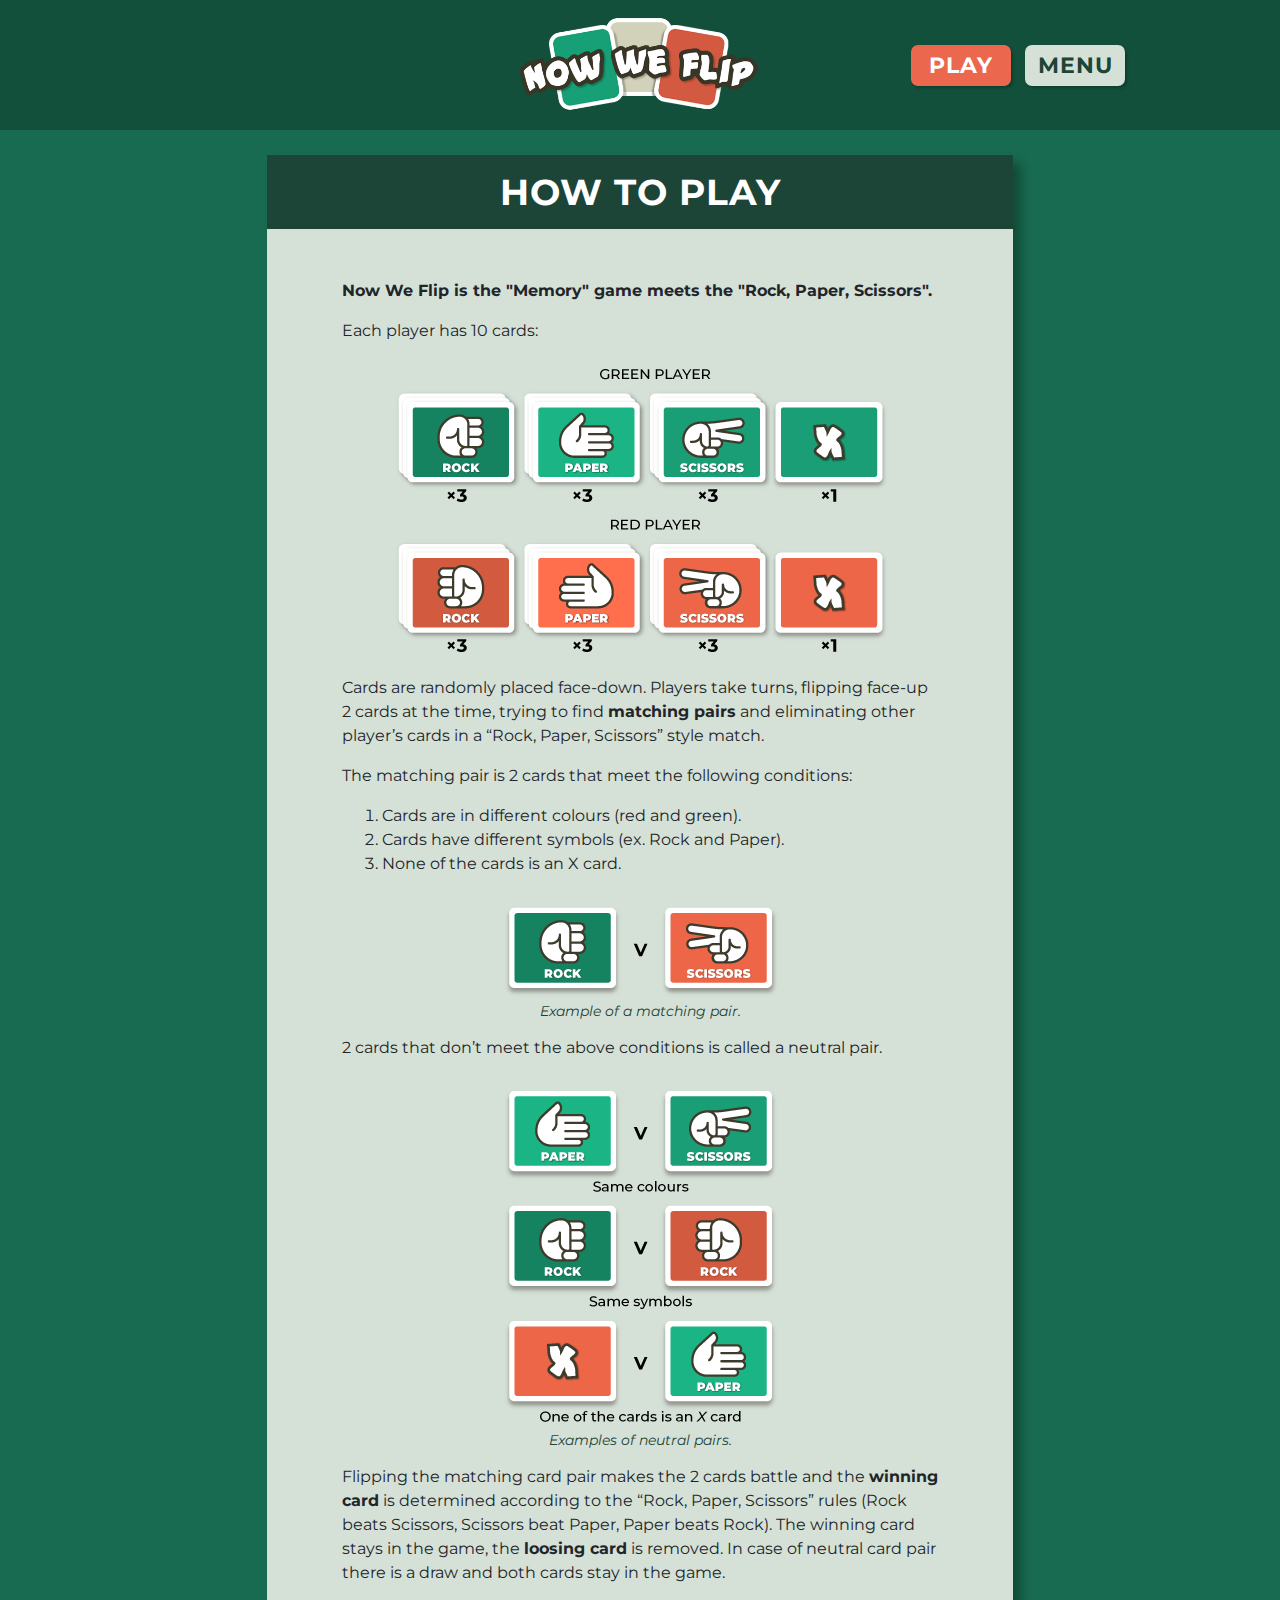
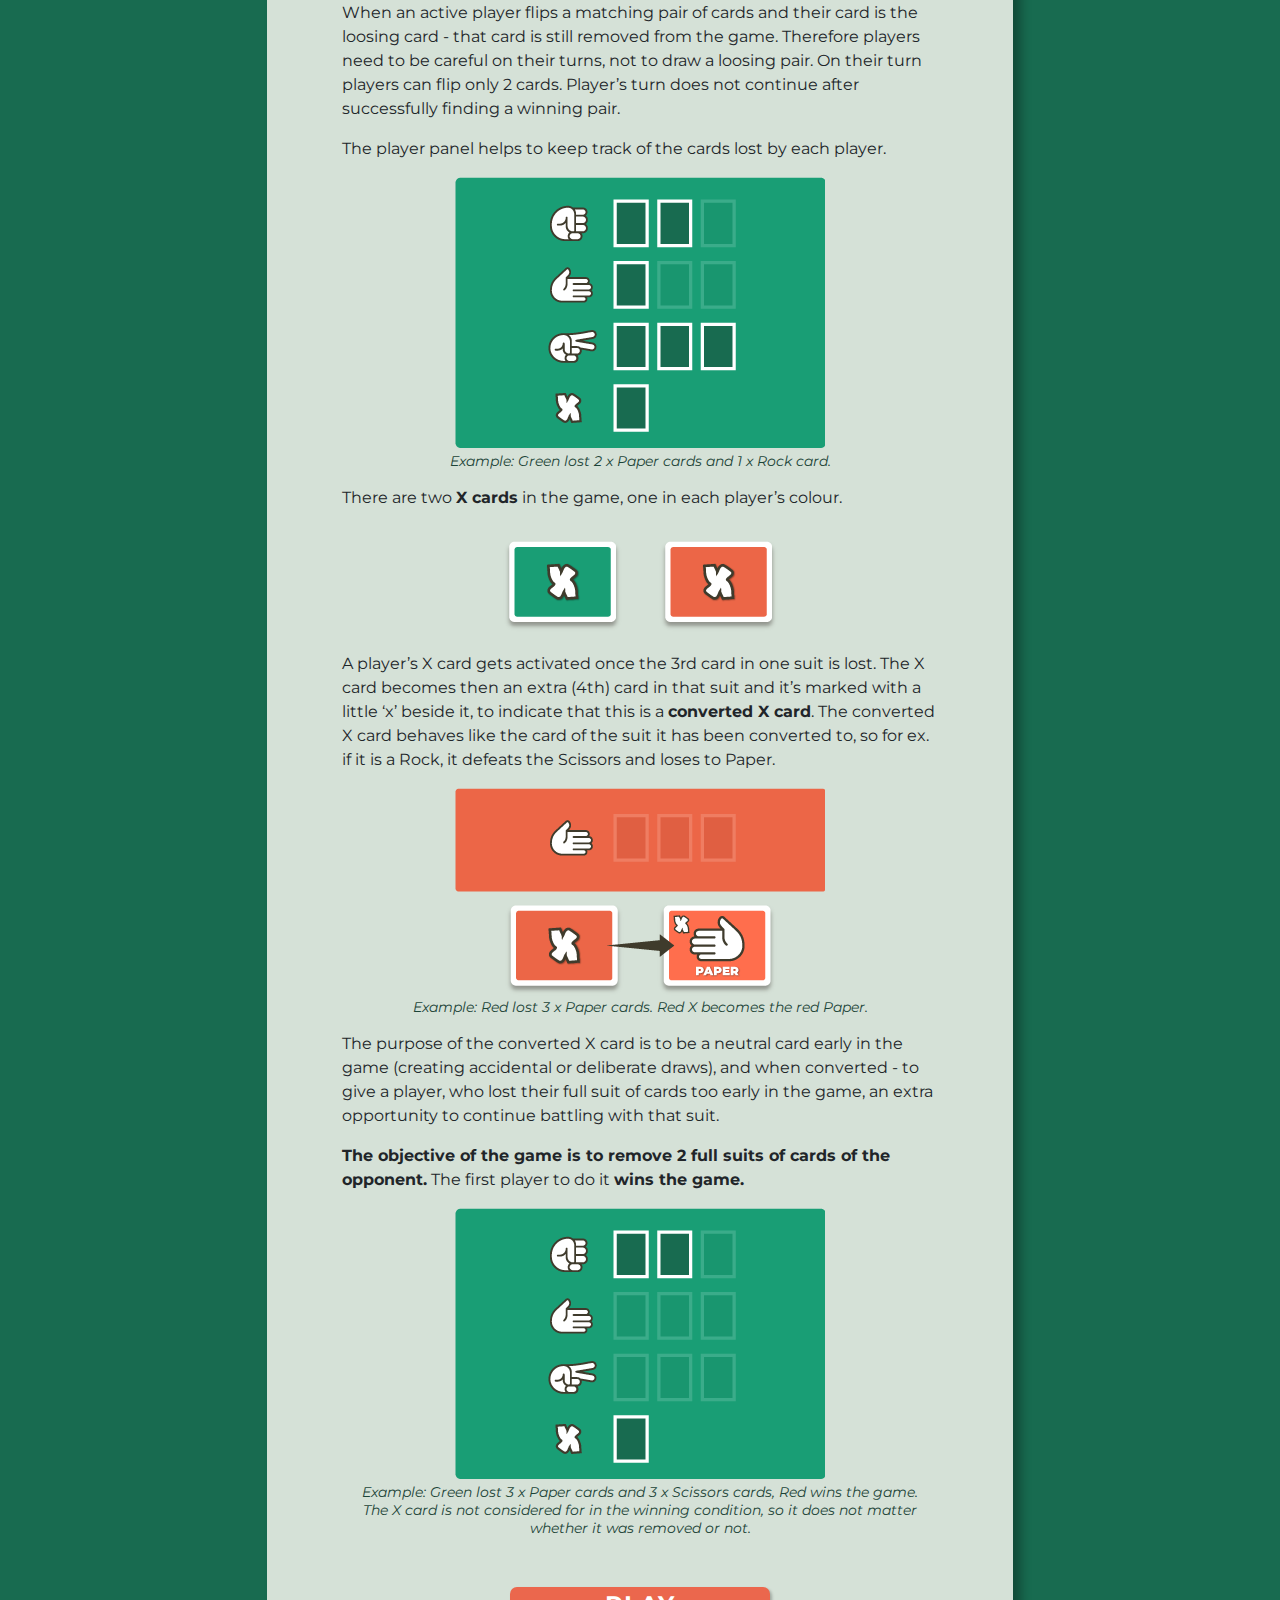
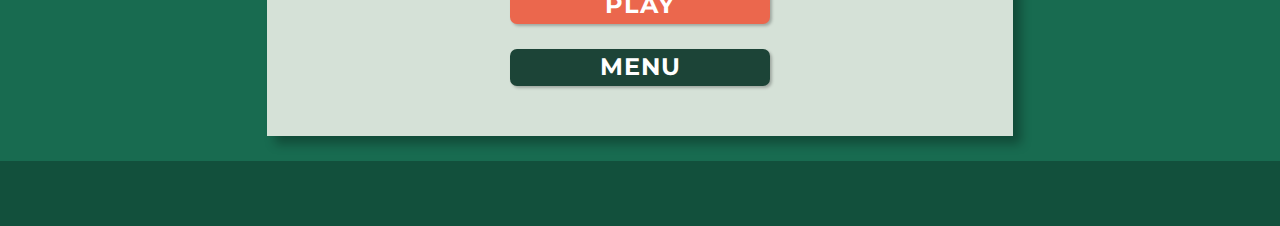
==== howplay.html @ fed3fe5c "FEAT: Add details to Green Player panel" ====
<!DOCTYPE html>
<html lang="en">
<head>
<meta charset="UTF-8">
<meta name="viewport" content="width=device-width, initial-scale=1.0">
<meta http-equiv="X-UA-Compatible" content="ie=edge">
<meta name="Description" content="Enter your description here"/>
<link rel="stylesheet" href="https://cdnjs.cloudflare.com/ajax/libs/twitter-bootstrap/4.5.2/css/bootstrap.min.css">
<link rel="stylesheet" href="https://cdnjs.cloudflare.com/ajax/libs/font-awesome/5.15.0/css/all.min.css">
<link rel="stylesheet" href="assets/css/style.css">
<link rel="preconnect" href="https://fonts.gstatic.com">
<link href="https://fonts.googleapis.com/css2?family=Montserrat:ital,wght@0,400;0,500;0,700;0,800;1,400;1,500;1,700;1,800&display=swap" rel="stylesheet">
<title>Now We Flip game</title>
</head>
<body>
    <div class="background-how">
        <header>
            <div class="header-bar">
                <a href="index.html"><img class="logo-how" src="assets/images/now-we-flip-logo.png" alt="Now We Flip logo"></a>
            </div>
            <div class="menu-absolute">
                <a href="play.html" class="btn-header-play" >Play</a>
                <a href="index.html" class="btn-header-menu">Menu</a>
            </div>
            <div class="menu-absolute">
                <a href="play.html" class="btn-header-play-responsive" aria-label="Play the game"><i class="fas fa-play"></i></a>
                <a href="index.html" class="btn-header-menu-responsive" aria-label="Go back to menu"><i class="fas fa-bars"></i></a>
            </div>
        </header>
        <div class="row justify-content-center">
            <div class="col-11 col-sm-10 col-md-9 col-lg-8 col-xl-7 bgrd-vdarkgreen margin-top-twentyfive drop-shadow">
                <h2 class="heading-how">How to play</h2>
            </div>
        </div>
        <div class="row justify-content-center margin-bottom-twentyfive">
            <div class="col-11 col-sm-10 col-md-9 col-lg-8 col-xl-7 bgrd-beige howtoplay-content padding-top-fifty drop-shadow">
                <p><span class="text-bold">Now We Flip is the "Memory" game meets the "Rock, Paper, Scissors".</span></p>
                <p>Each player has 10 cards:</p>
                <img class="img-how-desktop" src="assets/images/each-player-cards-desktop.png" alt="Each player has 10 cards">
                <img class="img-how-mobile" src="assets/images/each-player-cards-mobile.png" alt="Each player has 10 cards">
                <p>Cards are randomly placed face-down.
                Players take turns, flipping face-up 2 cards at the time, trying to find <span class="text-bold">matching pairs</span> and eliminating other player’s cards in a “Rock, Paper, Scissors” style match.
                </p>
                <p>The matching pair is 2 cards that meet the following conditions:</p>
                <ol>
                    <li>Cards are in different colours (red and green).</li>
                    <li>Cards have different symbols (ex. Rock and Paper).</li>
                    <li>None of the cards is an X card.</li>
                </ol>
                <figure>
                    <img class="img-how-desktop" src="assets/images/matching-pair-desktop.png" alt="Example of a matching pair">
                    <img class="img-how-mobile" src="assets/images/matching-pair-mobile.png" alt="Example of a matching pair">
                    <figcaption>Example of a matching pair.</figcaption>
                </figure>
                <p>2 cards that don’t meet the above conditions is called a neutral pair.</p>
                <figure>
                    <img class="img-how-desktop" src="assets/images/neutral-pair-desktop.png" alt="Examples of neutral pairs">
                    <img class="img-how-mobile" src="assets/images/neutral-pair-mobile.png" alt="Examples of neutral pairs">
                    <figcaption>Examples of neutral pairs.</figcaption>
                </figure>
                <p>Flipping the matching card pair makes the 2 cards battle and the <span class="text-bold">winning card</span> is determined according to the “Rock, Paper, Scissors” rules (Rock beats Scissors, Scissors beat Paper, Paper beats Rock).
                The winning card stays in the game, the <span class="text-bold">loosing card</span> is removed. In case of neutral card pair there is a draw and both cards stay in the game.
                </p>
                <p>When an active player flips a matching pair of cards and their card is the loosing card - that card is still removed from the game.
                Therefore players need to be careful on their turns, not to draw a loosing pair.
                On their turn players can flip only 2 cards. Player’s turn does not continue after successfully finding a winning pair.
                </p>
                <p>The player panel helps to keep track of the cards lost by each player.</p>
                <figure>
                    <img class="img-how-desktop" src="assets/images/player-panel-desktop.png" alt="Player panel">
                    <img class="img-how-mobile" src="assets/images/player-panel-mobile.png" alt="Player panel">
                    <figcaption>Example: Green lost 2 x Paper cards and 1 x Rock card.</figcaption>
                </figure>
                <p>There are two <span class="text-bold">X cards</span> in the game, one in each player’s colour.</p>
                <figure>
                    <img class="img-how-desktop" src="assets/images/xcard-desktop.png" alt="X cards">
                    <img class="img-how-mobile" src="assets/images/xcard-mobile.png" alt="X cards">
                </figure>
                <p>A player’s X card gets activated once the 3rd card in one suit is lost.
                The X card becomes then an extra (4th) card in that suit and it’s marked with a little ‘x’ beside it, to indicate that this is a <span class="text-bold">converted X card</span>.
                The converted X card behaves like the card of the suit it has been converted to, so for ex. if it is a Rock, it defeats the Scissors and loses to Paper.
                </p>
                <figure>
                    <img class="img-how-desktop" src="assets/images/red-turnsx-desktop.png" alt="Red X becomes paper">
                    <img class="img-how-mobile" src="assets/images/red-turnsx-mobile.png" alt="Red X becomes paper">
                    <figcaption>Example: Red lost 3 x Paper cards. Red X becomes the red Paper.</figcaption>
                </figure>
                <p>The purpose of the converted X card is to be a neutral card early in the game (creating accidental or deliberate draws), and when converted - to give a player,
                    who lost their full suit of cards too early in the game, an extra opportunity to continue battling with that suit.
                </p>
                <p><span class="text-bold">The objective of the game is to remove 2 full suits of cards of the opponent.</span> The first player to do it <span class="text-bold">wins the game.</span></p>
                <figure>
                    <img class="img-how-desktop" src="assets/images/green-lost-desktop.png" alt="The player panel - green lost">
                    <img class="img-how-mobile" src="assets/images/green-lost-mobile.png" alt="The player panel - green lost">
                    <figcaption>Example: Green lost 3 x Paper cards and 3 x Scissors cards, Red wins the game. The X card is not considered for in the winning condition, so it does not matter whether it was removed or not.</figcaption>
                </figure>
                <a href="play.html" class="margin-top-fifty btn-main bgrd-red">Play</a>
                <a href="index.html" class="margin-top-twentyfive margin-bottom-fifty btn-main bgrd-vdarkgreen">Menu</a>
            </div>
        </div>
        <div class="footer-bar">
        </div>
    </div>

    <script src="https://cdnjs.cloudflare.com/ajax/libs/jquery/3.5.1/jquery.slim.min.js"></script>
    <script src="https://cdnjs.cloudflare.com/ajax/libs/popper.js/1.16.1/umd/popper.min.js"></script>
    <script src="https://cdnjs.cloudflare.com/ajax/libs/twitter-bootstrap/4.5.2/js/bootstrap.min.js"></script>
</body>
</html>
---- assets/css/style.css ----
/*
TABLE OF CONTENTS
    0. General Rules & Utility Classes
    1. Main page
    2. How to Play page
    3. Play page
    4. Media querries
*/

/* -------------------- 0. General Rules & Utility Classes -------------------- */

h1, h2, p, figcaption, span, a, li {
    font-family: Montserrat, sans-serif;
}

h1, h2 {
    font-weight: 700;
    font-size: 2.25rem;
    color: white;
    text-transform: uppercase;
    text-align: center;
    line-height: 2.75rem;
    letter-spacing: 1px;
    margin-bottom: 0px;
}

figcaption {
    font-style: italic;
    font-size: .875rem;
    text-align: center;
    color: #1c4437;
    line-height: 1.125rem;
    max-width: 575px;
    margin: auto;
}

.text-bold {
    font-weight: 700;
}

.color-vdarkgreen {
    color: #186b50;
}

.color-white {
    color: #fff;
}

.bgrd-beige {
    background-color: #d5e1d7;
}

.bgrd-green {
    background-color: #249e76;
}

.bgrd-lightgreen {
    background-color: #8ed1aa;
}

.bgrd-vdarkgreen {
    background-color: #1c4437;
}

.bgrd-red {
    background-color: #eb674d;
}

.bgrd-beigegray {
    background-color: #676d5f;
}

.margin-top-twentyfive {
    margin-top: 25px;
}

.margin-top-fifty {
    margin-top: 50px;
}

.margin-top-seventyfive {
    margin-top: 75px;
}

.margin-top-hundred {
    margin-top: 100px;
}

.margin-bottom-twentyfive {
    margin-bottom: 25px;
}

.margin-bottom-fifty {
    margin-bottom: 50px;
}

.margin-bottom-hundred {
    margin-bottom: 100px;
}

.padding-top-twentyfive {
    padding-top: 25px;
}

.padding-top-fifty {
    padding-top: 50px;
}

a {
    font-weight: 700;
    font-style: normal;
    text-transform: uppercase;
    letter-spacing: 1px;
    border-radius: 7px;
    box-shadow: 2px 2px 3px rgba(0,0,0,0.25);
    text-align: center;
    text-decoration: none;
    margin: auto;
}

a:hover {
    text-decoration: none;
}

.menu-absolute {
    position: absolute;
    top: 45px;
    right: 150px;
}

.btn-header-menu {
    font-size: 1.375rem;
    padding: 4px 12px;
    width: 100px;
    transition: 0.3s;
    color: #1c4437;
    background-color: #d5e1d7;
    display: inline-block;
    margin: 0px 5px;
}

a.btn-header-menu:hover {
    box-shadow: 10px 10px 11px rgba(0,0,0,0.4);
    color: #1c4437;
}

.btn-header-play {
    font-size: 1.375rem;
    padding: 4px 12px;
    width: 100px;
    transition: 0.3s;
    color: #fff;
    background-color: #eb674d;
    display: inline-block;
    margin: 0px 5px;
}

a.btn-header-play:hover {
    box-shadow: 10px 10px 11px rgba(0,0,0,0.4);
    color: #fff;
}

.btn-header-menu-responsive {
    font-size: 1rem;
    padding: 3px 5px;
    width: 30px;
    transition: 0.3s;
    color: #1c4437;
    background-color: #d5e1d7;
    display: inline-block;
    margin: 0px 3px;
}

.btn-header-play-responsive {
    font-size: 1rem;
    padding: 3px 5px;
    width: 30px;
    transition: 0.3s;
    color: #fff;
    background-color: #eb674d;
    display: inline-block;
    margin: 0px 3px;
}

.btn-header-menu-responsive, .btn-header-play-responsive {
    display: none;
}

.row {
    margin-left: 0px;
    margin-right: 0px;
}

.drop-shadow {
    box-shadow: 8px 8px 10px rgba(0,0,0,0.3);
}

.header-bar, .footer-bar {
    background-color: rgba(0,0,0,0.25);
    width: 100%;
    margin: auto;
}

.footer-bar {
    height: 65px;
}

/* -------------------- 1. Main page -------------------- */

.logo-main {
    display: block;
    margin: auto;
    padding-top: 60px;
    padding-bottom: 40px;
}

.heading-main-small {
    font-size: 1.625rem;
    font-weight: 300;
    font-style: normal;
}

.background-main {
    background-color: #186b50;
    background-image: url(../images/background-main-halftone.png);
    background-repeat: repeat;
    background-position: center center;
    height: 100vh;
}

.btn-main {
    font-size: 1.5rem;
    width: 260px;
    color:white;
    transition: 0.3s;
    display: block;
    padding: .4rem .3rem;
}

a.btn-main:hover {
    width: 265px;
    color:white;
    box-shadow: 8px 8px 10px rgba(0,0,0,0.3);
}

/* -------------------- 2. How to Play page -------------------- */

.background-how {
    background-color: #186b50;
}

.logo-how {
    display: block;
    height: 130px;
    margin: auto;
}

.heading-how {
    padding: 15px 0px;
}

.howtoplay-content {
    padding-left: 75px;
    padding-right: 75px;
    line-height: 1.5rem;
}

.img-how-desktop {
    display: block;
    margin: auto;
}

.img-how-mobile {
    display: none;
    margin: auto;
}

/* -------------------- 3. Play page -------------------- */

.background-play {
    background-color: #186b50;
    background-image: url("../images/background-game-table.jpg");
    height: 100vh;
    background-position: center center;
}

.player-panel-background {
    background-color: rgba(255,255,255,0.15);
    min-height: 500px;
    box-shadow: 6px 6px 7px rgba(0,0,0,0.3);
    border-bottom-left-radius: 5px;
    border-bottom-right-radius: 5px;
}

.player-panel-green {
    background-color:#249e76;
    height: 40px;
    border-top-left-radius: 5px;
    border-top-right-radius: 5px;
}

.player-panel-red {
    background-color: #eb674d;
    height: 40px;
    border-top-left-radius: 5px;
    border-top-right-radius: 5px;
}

.card {
    width: 100%;
    height: auto;
    margin: 8px 0px;
    box-shadow: 6px 6px 7px rgba(0,0,0,0.3);
}

.padding-four {
    padding: 4px;
}

.player-panel-name {
    margin: 30px;
    padding: 8px 4px;
    background-color: rgba(0,0,0,0.25);
    color: #fff;
    text-transform: uppercase;
    font-weight: 700;
    font-size: 1.25rem;
    text-align: center;
    border-radius: 5px;
    border-bottom: 3px solid rgba(0,0,0,0.2);
    border-right: 3px solid rgba(0,0,0,0.2);
    line-height: 1.5rem;
}

.player-panel-cards {
    margin: 0px 30px;
}

/* -------------------- 4. Media Querries -------------------- */

@media screen and (max-width: 1200px) {
	.howtoplay-content {
        padding-left: 50px;
        padding-right: 50px;
    }
    .menu-absolute {
        right: 50px;
    }
    .btn-header-menu, .btn-header-play {
        font-size: 1rem;
        padding: 3px 9px;
        width: 70px;
        margin: 0px 3px;
    }  
}

@media screen and (max-width: 768px) {
	.img-how-desktop {
        display: none;
    }
    .img-how-mobile {
        display: block;
    }
    .btn-header-menu-responsive, .btn-header-play-responsive {
        display: inline-block;
    }
    .btn-header-menu, .btn-header-play {
        display: none;
    }
}

@media screen and (max-width: 576px) {
    .howtoplay-content {
        padding-left: 25px;
        padding-right: 25px;
    }
	.logo-main {
        width: 360px;
        padding-top: 40px;
        padding-bottom: 30px;
    }
    .logo-how {
        height: 100px;
    }
    h1, h2 {
        font-size: 1.5rem;
        line-height: 1.875rem;
    }
    .heading-main-small {
        font-size: 1.125rem;
    }
    .btn-how {
        margin-top: 30px;
    }
    .heading-how {
        padding: 8px 0px;
    }
    .menu-absolute {
        right: 30px;
    }
}

@media screen and (max-width: 400px) {
	.logo-main {
        width: 260px;
        padding-top: 20px;
        padding-bottom: 20px;
    }
     .logo-how {
        height: 65px;
    }
    .btn-main {
        font-size: 1.25rem;
        width: 240px;
    }

    a.btn-main:hover {
        width: 245px;
    }
    .btn-how {
        font-size: 1rem;
        width: 70px;
        transition: 0.3s;
        display: block;
        margin-top: 20px;
        color: #186b50;
    }
    a.btn-how:hover {
        font-size: 1.125rem;
        width: 75px;
        box-shadow: 8px 8px 10px rgba(0,0,0,0.3);
        color: #186b50;
    }
    .menu-absolute {
        right: 10px;
        top: 19px;
    }
}
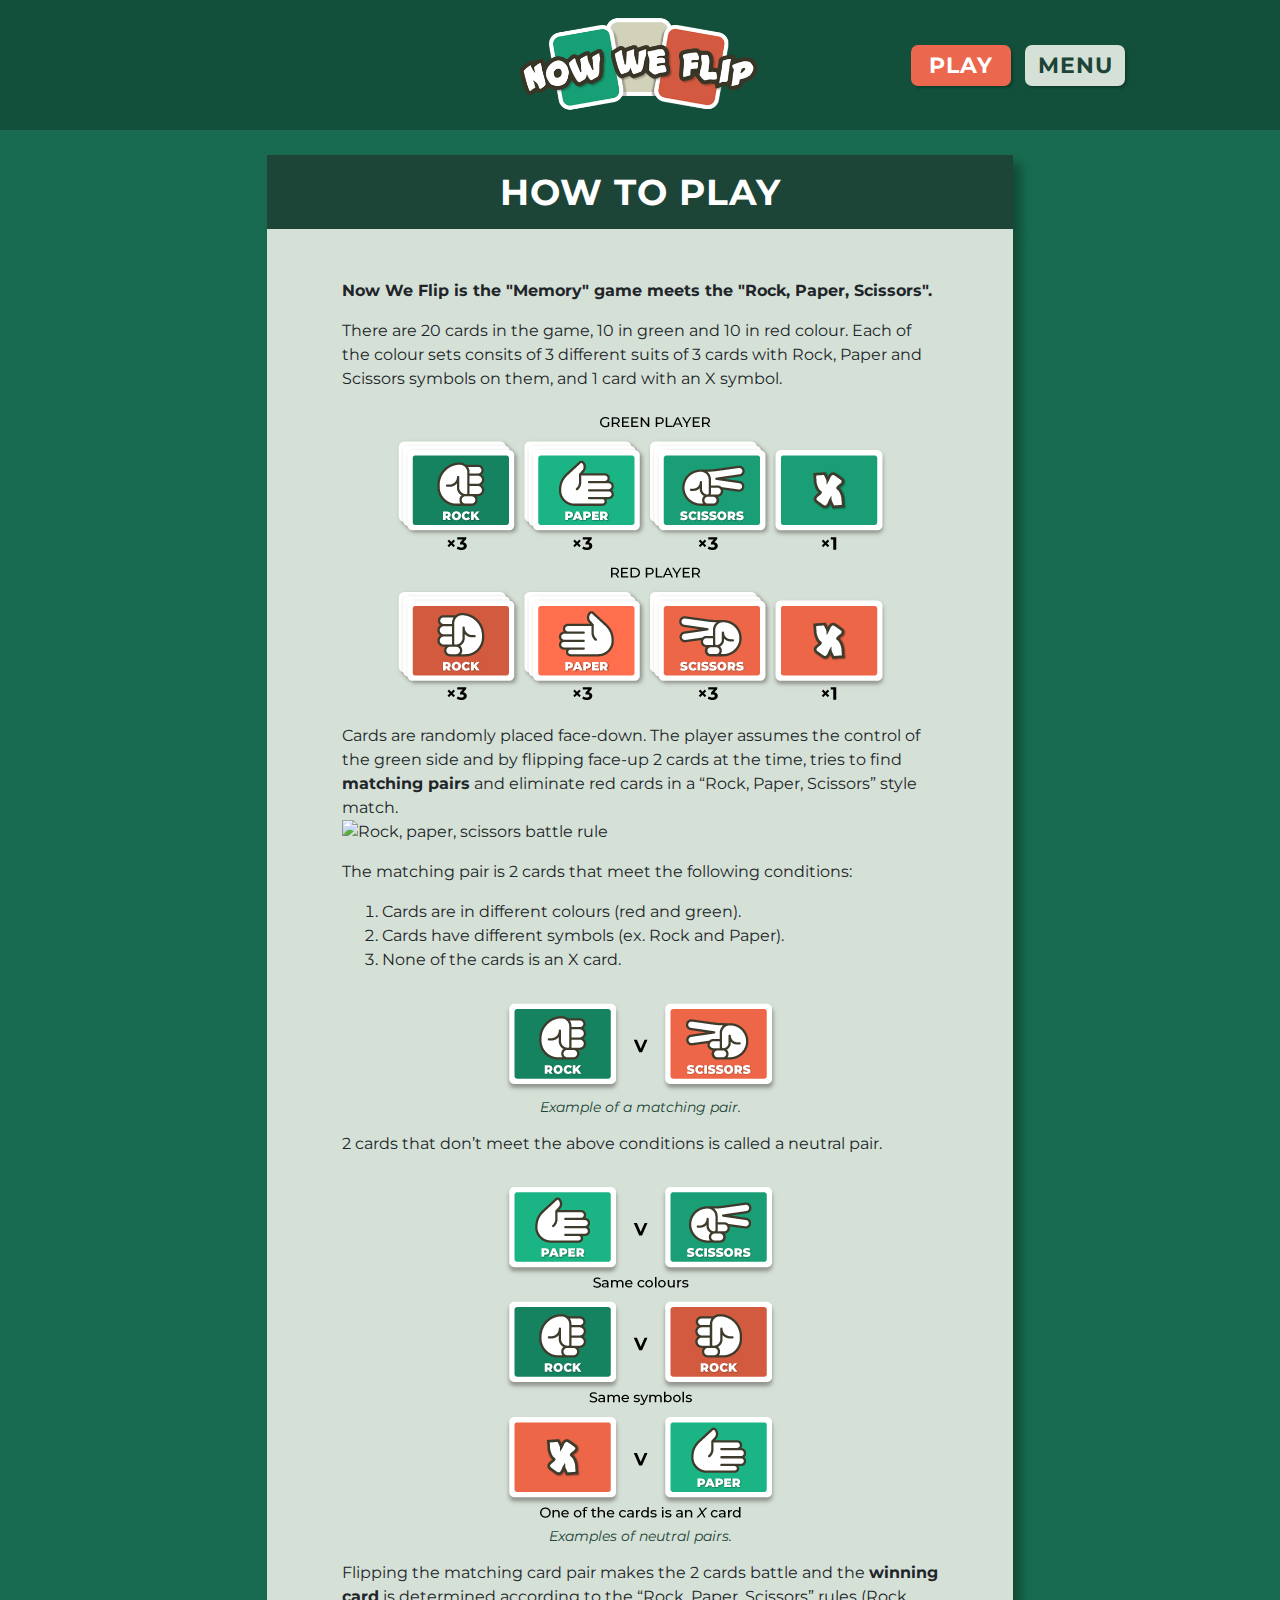
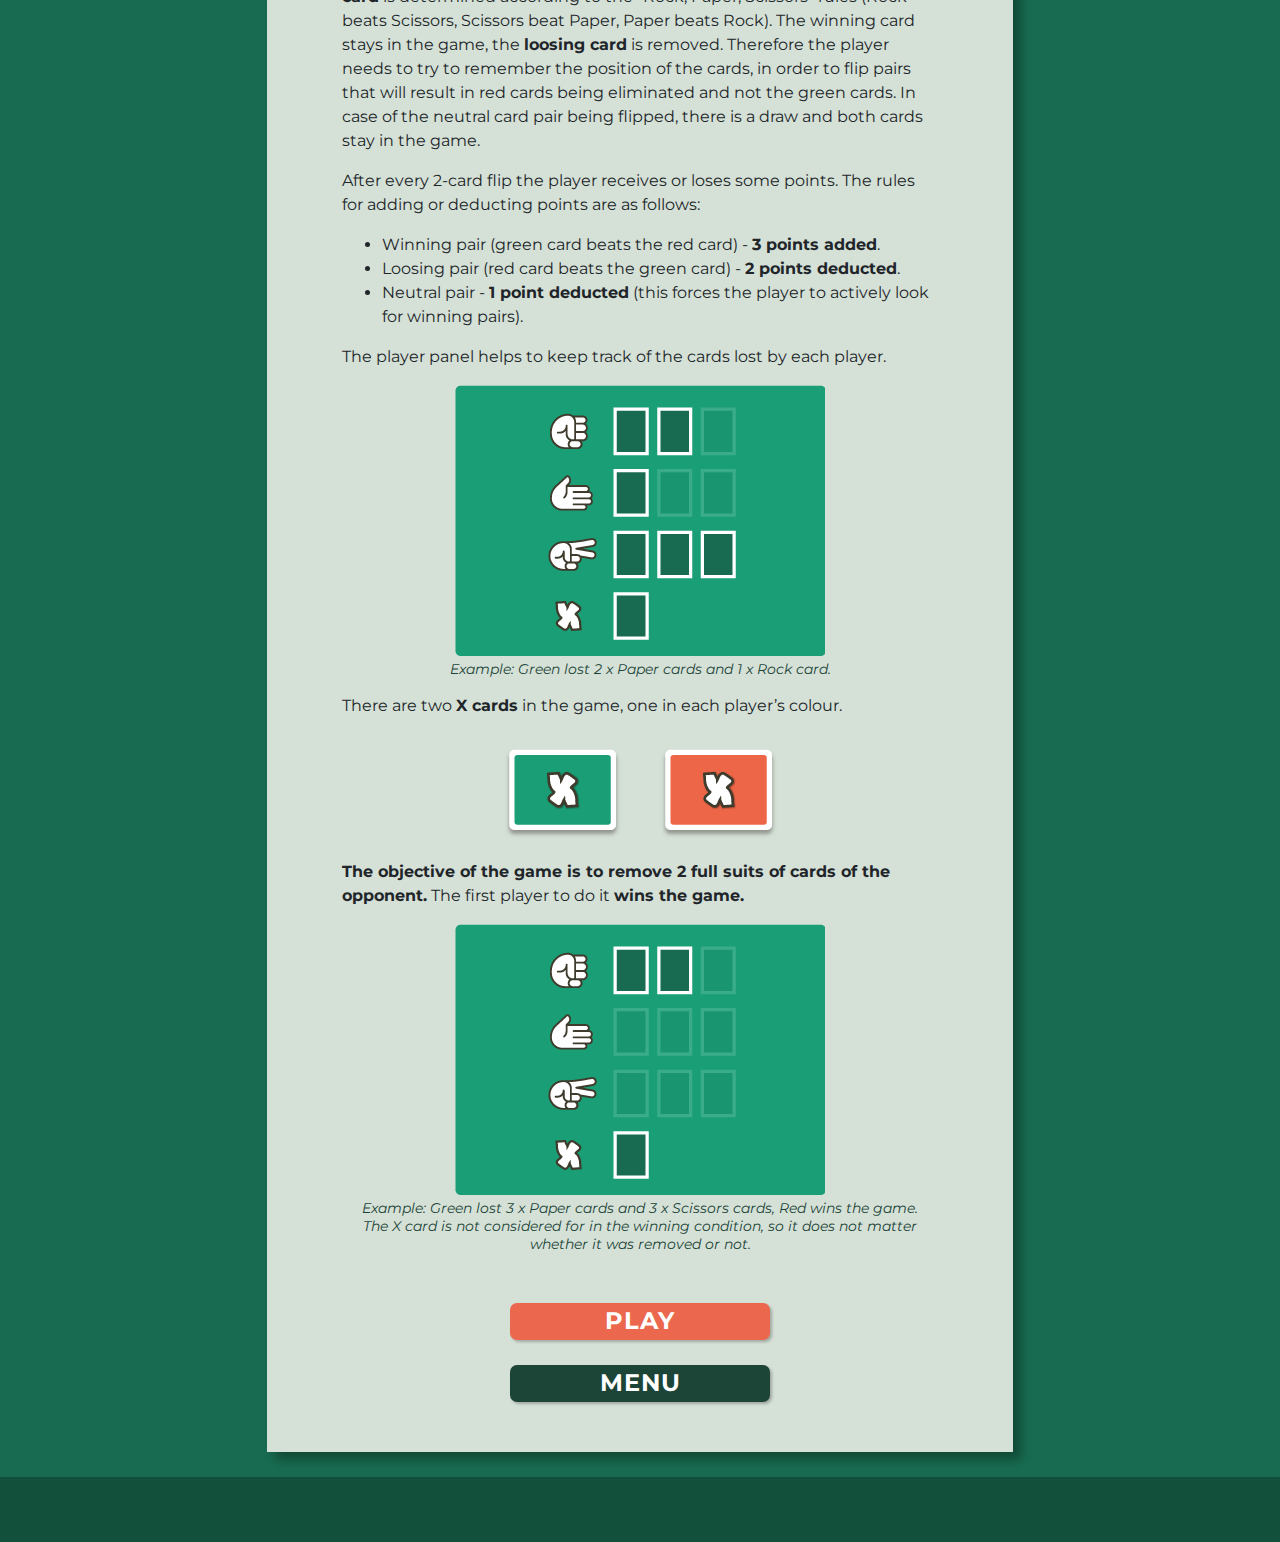
==== commit e306954e: "FEAT: Modify the How to play page content" ====
--- a/howplay.html
+++ b/howplay.html
@@ -1,19 +1,22 @@
 <!DOCTYPE html>
 <html lang="en">
 <head>
-<meta charset="UTF-8">
-<meta name="viewport" content="width=device-width, initial-scale=1.0">
-<meta http-equiv="X-UA-Compatible" content="ie=edge">
-<meta name="Description" content="Enter your description here"/>
-<link rel="stylesheet" href="https://cdnjs.cloudflare.com/ajax/libs/twitter-bootstrap/4.5.2/css/bootstrap.min.css">
-<link rel="stylesheet" href="https://cdnjs.cloudflare.com/ajax/libs/font-awesome/5.15.0/css/all.min.css">
-<link rel="stylesheet" href="assets/css/style.css">
-<link rel="preconnect" href="https://fonts.gstatic.com">
-<link href="https://fonts.googleapis.com/css2?family=Montserrat:ital,wght@0,400;0,500;0,700;0,800;1,400;1,500;1,700;1,800&display=swap" rel="stylesheet">
-<title>Now We Flip game</title>
+    <meta charset="UTF-8">
+    <meta name="viewport" content="width=device-width, initial-scale=1.0">
+    <meta http-equiv="X-UA-Compatible" content="ie=edge">
+    <meta name="Description" content="Enter your description here"/>
+    <link rel="stylesheet" href="https://cdnjs.cloudflare.com/ajax/libs/twitter-bootstrap/4.5.2/css/bootstrap.min.css">
+    <link rel="stylesheet" href="https://cdnjs.cloudflare.com/ajax/libs/font-awesome/5.15.0/css/all.min.css">
+    <link rel="stylesheet" href="assets/css/style.css">
+    <link rel="preconnect" href="https://fonts.gstatic.com">
+    <link href="https://fonts.googleapis.com/css2?family=Montserrat:ital,wght@0,400;0,500;0,700;0,800;1,400;1,500;1,700;1,800&display=swap" rel="stylesheet">
+    <title>Now We Flip game</title>
+    <link rel="shortcut icon" type="image/png" href="assets/images/favicon.ico"/>
 </head>
 <body>
     <div class="background-how">
+
+        <!-- HEADER starts here-->
         <header>
             <div class="header-bar">
                 <a href="index.html"><img class="logo-how" src="assets/images/now-we-flip-logo.png" alt="Now We Flip logo"></a>
@@ -27,6 +30,9 @@
                 <a href="index.html" class="btn-header-menu-responsive" aria-label="Go back to menu"><i class="fas fa-bars"></i></a>
             </div>
         </header>
+        <!-- HEADER ends here-->
+
+        <!-- HOW TO PLAY starts here-->
         <div class="row justify-content-center">
             <div class="col-11 col-sm-10 col-md-9 col-lg-8 col-xl-7 bgrd-vdarkgreen margin-top-twentyfive drop-shadow">
                 <h2 class="heading-how">How to play</h2>
@@ -35,11 +41,13 @@
         <div class="row justify-content-center margin-bottom-twentyfive">
             <div class="col-11 col-sm-10 col-md-9 col-lg-8 col-xl-7 bgrd-beige howtoplay-content padding-top-fifty drop-shadow">
                 <p><span class="text-bold">Now We Flip is the "Memory" game meets the "Rock, Paper, Scissors".</span></p>
-                <p>Each player has 10 cards:</p>
+                <p>There are 20 cards in the game, 10 in green and 10 in red colour. Each of the colour sets consits of 3 different suits of 3 cards with Rock, Paper and Scissors symbols on them, and 1 card with an X symbol.  </p>
                 <img class="img-how-desktop" src="assets/images/each-player-cards-desktop.png" alt="Each player has 10 cards">
                 <img class="img-how-mobile" src="assets/images/each-player-cards-mobile.png" alt="Each player has 10 cards">
                 <p>Cards are randomly placed face-down.
-                Players take turns, flipping face-up 2 cards at the time, trying to find <span class="text-bold">matching pairs</span> and eliminating other player’s cards in a “Rock, Paper, Scissors” style match.
+                The player assumes the control of the green side and by flipping face-up 2 cards at the time, tries to find <span class="text-bold">matching pairs</span> and eliminate red cards in a “Rock, Paper, Scissors” style match.
+                <img class="img-how-desktop" src="assets/images/rps-rules-desktop.png" alt="Rock, paper, scissors battle rule">
+                <img class="img-how-mobile" src="assets/images/rps-rules-cards-mobile.png" alt="Rock, paper, scissors battle rule">
                 </p>
                 <p>The matching pair is 2 cards that meet the following conditions:</p>
                 <ol>
@@ -59,12 +67,18 @@
                     <figcaption>Examples of neutral pairs.</figcaption>
                 </figure>
                 <p>Flipping the matching card pair makes the 2 cards battle and the <span class="text-bold">winning card</span> is determined according to the “Rock, Paper, Scissors” rules (Rock beats Scissors, Scissors beat Paper, Paper beats Rock).
-                The winning card stays in the game, the <span class="text-bold">loosing card</span> is removed. In case of neutral card pair there is a draw and both cards stay in the game.
+                The winning card stays in the game, the <span class="text-bold">loosing card</span> is removed.
+                Therefore the player needs to try to remember the position of the cards, in order to flip pairs that will result in red cards being eliminated and not the green cards.
+                In case of the neutral card pair being flipped, there is a draw and both cards stay in the game.
                 </p>
-                <p>When an active player flips a matching pair of cards and their card is the loosing card - that card is still removed from the game.
-                Therefore players need to be careful on their turns, not to draw a loosing pair.
-                On their turn players can flip only 2 cards. Player’s turn does not continue after successfully finding a winning pair.
-                </p>
+
+                <p>After every 2-card flip the player receives or loses some points. The rules for adding or deducting points are as follows:</p>
+                <ul>
+                    <li>Winning pair (green card beats the red card) - <span class="text-bold">3 points added</span>. </li>
+                    <li>Loosing pair (red card beats the green card) - <span class="text-bold">2 points deducted</span>.</li>
+                    <li>Neutral pair - <span class="text-bold">1 point deducted</span> (this forces the player to actively look for winning pairs).</li>
+                </ul>
+
                 <p>The player panel helps to keep track of the cards lost by each player.</p>
                 <figure>
                     <img class="img-how-desktop" src="assets/images/player-panel-desktop.png" alt="Player panel">
@@ -76,18 +90,6 @@
                     <img class="img-how-desktop" src="assets/images/xcard-desktop.png" alt="X cards">
                     <img class="img-how-mobile" src="assets/images/xcard-mobile.png" alt="X cards">
                 </figure>
-                <p>A player’s X card gets activated once the 3rd card in one suit is lost.
-                The X card becomes then an extra (4th) card in that suit and it’s marked with a little ‘x’ beside it, to indicate that this is a <span class="text-bold">converted X card</span>.
-                The converted X card behaves like the card of the suit it has been converted to, so for ex. if it is a Rock, it defeats the Scissors and loses to Paper.
-                </p>
-                <figure>
-                    <img class="img-how-desktop" src="assets/images/red-turnsx-desktop.png" alt="Red X becomes paper">
-                    <img class="img-how-mobile" src="assets/images/red-turnsx-mobile.png" alt="Red X becomes paper">
-                    <figcaption>Example: Red lost 3 x Paper cards. Red X becomes the red Paper.</figcaption>
-                </figure>
-                <p>The purpose of the converted X card is to be a neutral card early in the game (creating accidental or deliberate draws), and when converted - to give a player,
-                    who lost their full suit of cards too early in the game, an extra opportunity to continue battling with that suit.
-                </p>
                 <p><span class="text-bold">The objective of the game is to remove 2 full suits of cards of the opponent.</span> The first player to do it <span class="text-bold">wins the game.</span></p>
                 <figure>
                     <img class="img-how-desktop" src="assets/images/green-lost-desktop.png" alt="The player panel - green lost">
@@ -100,10 +102,7 @@
         </div>
         <div class="footer-bar">
         </div>
+        <!-- HOW TO PLAY ends here-->
     </div>
-
-    <script src="https://cdnjs.cloudflare.com/ajax/libs/jquery/3.5.1/jquery.slim.min.js"></script>
-    <script src="https://cdnjs.cloudflare.com/ajax/libs/popper.js/1.16.1/umd/popper.min.js"></script>
-    <script src="https://cdnjs.cloudflare.com/ajax/libs/twitter-bootstrap/4.5.2/js/bootstrap.min.js"></script>
 </body>
 </html>--- a/assets/css/style.css
+++ b/assets/css/style.css
@@ -4,7 +4,8 @@
     1. Main page
     2. How to Play page
     3. Play page
-    4. Media querries
+    4. Elements activated or updated by JavaScript
+    5. Media querries
 */
 
 /* -------------------- 0. General Rules & Utility Classes -------------------- */
@@ -38,10 +39,6 @@
     font-weight: 700;
 }
 
-.color-vdarkgreen {
-    color: #186b50;
-}
-
 .color-white {
     color: #fff;
 }
@@ -66,10 +63,18 @@
     background-color: #eb674d;
 }
 
+.bgrd-vdarkred {
+    background-color: #9e3824;
+}
+
 .bgrd-beigegray {
     background-color: #676d5f;
 }
 
+.margin-top-ten {
+    margin-top: 10px;
+}
+
 .margin-top-twentyfive {
     margin-top: 25px;
 }
@@ -84,6 +89,10 @@
 
 .margin-top-hundred {
     margin-top: 100px;
+}
+
+.margin-bottom-ten {
+    margin-bottom: 10px;
 }
 
 .margin-bottom-twentyfive {
@@ -205,6 +214,14 @@
     height: 65px;
 }
 
+.display-inline-block {
+    display: inline-block;
+}
+
+.display-block {
+    display: block;
+}
+
 /* -------------------- 1. Main page -------------------- */
 
 .logo-main {
@@ -285,25 +302,10 @@
 }
 
 .player-panel-background {
-    background-color: rgba(255,255,255,0.15);
-    min-height: 500px;
-    box-shadow: 6px 6px 7px rgba(0,0,0,0.3);
-    border-bottom-left-radius: 5px;
-    border-bottom-right-radius: 5px;
-}
-
-.player-panel-green {
-    background-color:#249e76;
-    height: 40px;
-    border-top-left-radius: 5px;
-    border-top-right-radius: 5px;
-}
-
-.player-panel-red {
-    background-color: #eb674d;
-    height: 40px;
-    border-top-left-radius: 5px;
-    border-top-right-radius: 5px;
+    height: auto;
+    margin: auto;
+    padding: 10px;
+    border-radius: 5px 5px 5px 5px;
 }
 
 .card {
@@ -313,57 +315,191 @@
     box-shadow: 6px 6px 7px rgba(0,0,0,0.3);
 }
 
+.player-panel-icons {
+    display: block;
+    margin: auto;
+    font-size: 1.375rem;
+    width: 45px;
+    height: 45px;
+    padding: 10px;
+    color: #fff;
+    border: 2px solid #fff;
+    border-radius: 50%;
+}
+
+.player-panel-cards {
+    margin: 5px;
+}
+
+.player-panel-cards-top {
+    margin: 30px 5px 5px;
+}
+
 .padding-four {
     padding: 4px;
 }
 
-.player-panel-name {
-    margin: 30px;
-    padding: 8px 4px;
-    background-color: rgba(0,0,0,0.25);
+
+/* -------------------- 4. Elements activated or updated by JavaScript -------------------- */
+
+/* Cards */
+.grid {
+    display: flex;
+    flex-wrap: wrap;
+    height: auto;
+    width: 100%;
+}
+
+.js-card {
+    width: 23%;
+    height: auto;
+    margin: 3px;
+    box-shadow: 6px 6px 7px rgba(0,0,0,0.3);
+}
+
+.transparent {
+    opacity: 0.2;
+}
+
+/* Score */
+.score {
+    position: absolute;
+    top: 15px;
+    left: 250px;
+    background-color: rgba(0,0,0,0.5);
+    border-radius: 50%;
+    margin: 0px;
+    padding: 0px;
     color: #fff;
+    font-weight: 600;
+    text-align: center;
+    width: 6rem;
+    height: 6rem;
+}
+
+.points {
+    margin: 0px;
+    font-size: .75rem;
+    font-weight: 100;
+    margin-top: 20px;
+}
+
+#result {
+    font-size: 2.5rem;
+    padding: 0px;
+    margin: 0px;
+    line-height: 2.75rem;
+}
+
+/* Win/Lose message */
+#win-message, #lose-message {
+    position: absolute;
+    left: 0px;
+    top: 0px;
+    width: 100vw;
+    height: 100vh;
+    background-color: rgba(0,0,0,0.75);
+    visibility: hidden;
+    display: flex;
+    justify-content: center;
+    align-items: center;
+}
+
+#win, #lose {
+    text-align: center;
+    color: white;
+    font-size: 2rem;
+    font-weight: 600;
     text-transform: uppercase;
-    font-weight: 700;
-    font-size: 1.25rem;
-    text-align: center;
-    border-radius: 5px;
-    border-bottom: 3px solid rgba(0,0,0,0.2);
-    border-right: 3px solid rgba(0,0,0,0.2);
-    line-height: 1.5rem;
-}
-
-.player-panel-cards {
-    margin: 0px 30px;
-}
-
-/* -------------------- 4. Media Querries -------------------- */
-
-@media screen and (max-width: 1200px) {
+}
+
+#win span, #lose span {
+    font-size: 1.125rem;
+    font-weight: 300;
+    letter-spacing: 1px;
+}
+
+#freeze-flip {
+    position: absolute;
+    left: 0px;
+    top: 0px;
+    width: 100vw;
+    height: 100vh;
+    background-color: rgba(0,0,0,0);
+    visibility: hidden;
+}
+
+/* -------------------- 5. Media Querries -------------------- */
+
+@media screen and (max-width: 1199px) {
 	.howtoplay-content {
         padding-left: 50px;
         padding-right: 50px;
     }
+
     .menu-absolute {
         right: 50px;
     }
+
     .btn-header-menu, .btn-header-play {
         font-size: 1rem;
         padding: 3px 9px;
         width: 70px;
         margin: 0px 3px;
-    }  
-}
-
-@media screen and (max-width: 768px) {
-	.img-how-desktop {
+    }
+
+    .score {
+        left: 150px;
+    }
+
+}
+
+@media screen and (max-width: 991px) {
+   
+    .score {
+        left: 50px;
+    }
+
+}
+
+@media screen and (max-width: 767px) {
+    .player-panel-background {
+        height: auto;
+        padding: 0px;
+        text-align: center;
+    }
+
+    .player-panel-icons {
+        font-size: .875rem;
+        width: 35px;
+        height: 35px;
+        padding:8px;
+    }
+
+    .player-panel-cards, .player-panel-cards-top {
+        display: inline-block;
+    }
+
+    .player-panel-cards {
+        margin: 0px -1px;
+    }
+
+     .player-panel-cards-top {
+         margin: 5px -2px 5px 10px;
+     }
+    
+    .img-how-desktop {
         display: none;
     }
+
     .img-how-mobile {
         display: block;
     }
+
     .btn-header-menu-responsive, .btn-header-play-responsive {
         display: inline-block;
     }
+
     .btn-header-menu, .btn-header-play {
         display: none;
     }
@@ -374,29 +510,52 @@
         padding-left: 25px;
         padding-right: 25px;
     }
+
 	.logo-main {
         width: 360px;
         padding-top: 40px;
         padding-bottom: 30px;
     }
+
     .logo-how {
         height: 100px;
     }
+
     h1, h2 {
         font-size: 1.5rem;
         line-height: 1.875rem;
     }
+
     .heading-main-small {
         font-size: 1.125rem;
     }
+
     .btn-how {
         margin-top: 30px;
     }
+
     .heading-how {
         padding: 8px 0px;
     }
+
     .menu-absolute {
         right: 30px;
+    }
+
+    .score {
+        left: 25px;
+        width: 4rem;
+        height: 4rem;
+    }
+
+    .points {
+        font-size: .5rem;
+        margin-top: 10px;
+    }
+
+    #result {
+        font-size: 1.375rem;
+        line-height: 1.5rem;
     }
 }
 
@@ -406,9 +565,11 @@
         padding-top: 20px;
         padding-bottom: 20px;
     }
+
      .logo-how {
         height: 65px;
     }
+
     .btn-main {
         font-size: 1.25rem;
         width: 240px;
@@ -417,6 +578,7 @@
     a.btn-main:hover {
         width: 245px;
     }
+
     .btn-how {
         font-size: 1rem;
         width: 70px;
@@ -425,14 +587,31 @@
         margin-top: 20px;
         color: #186b50;
     }
+
     a.btn-how:hover {
         font-size: 1.125rem;
         width: 75px;
         box-shadow: 8px 8px 10px rgba(0,0,0,0.3);
         color: #186b50;
     }
+
     .menu-absolute {
         right: 10px;
         top: 19px;
     }
+
+    .player-panel-icons {
+        font-size: .75rem;
+        width: 29px;
+        height: 29px;
+        padding:7px;
+    }
+
+    .player-panel-cards {
+        margin: 0px -2px;
+    }
+
+    .js-card {
+        margin: 2px;
+    }
 }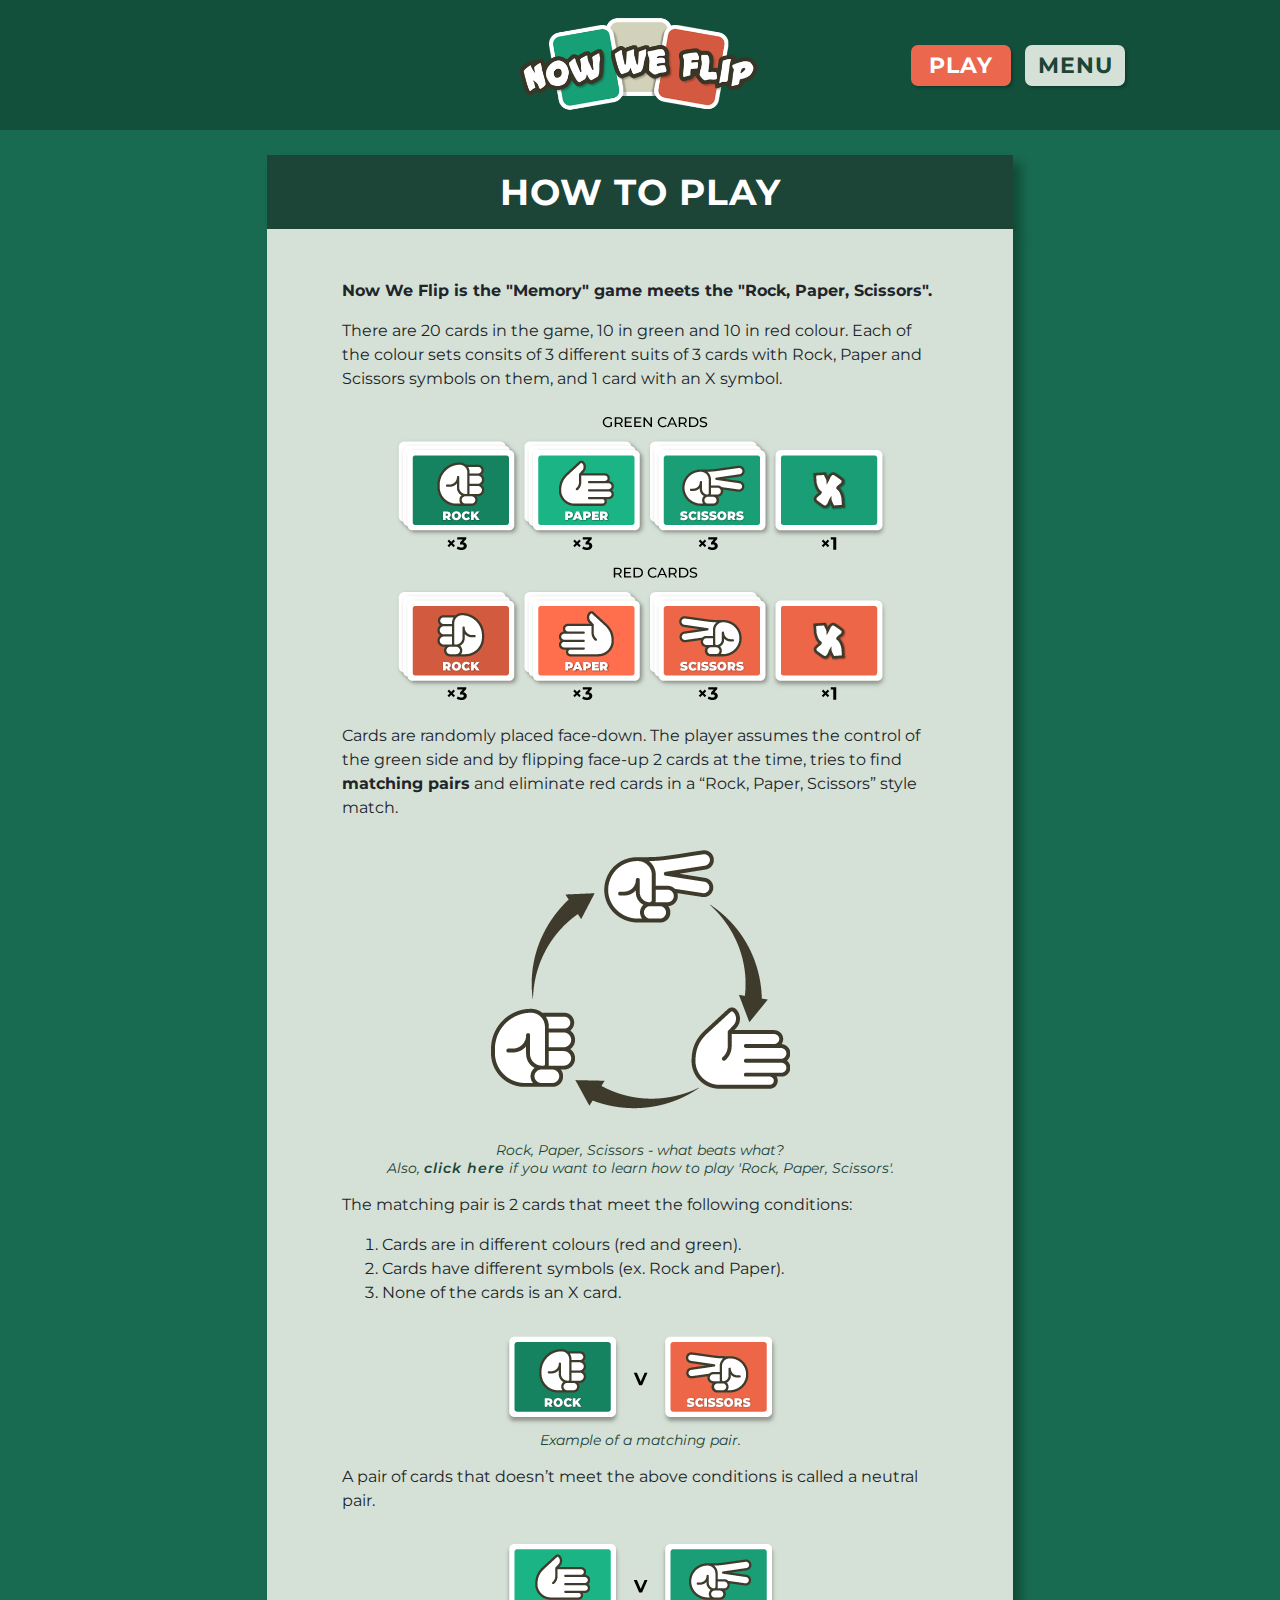
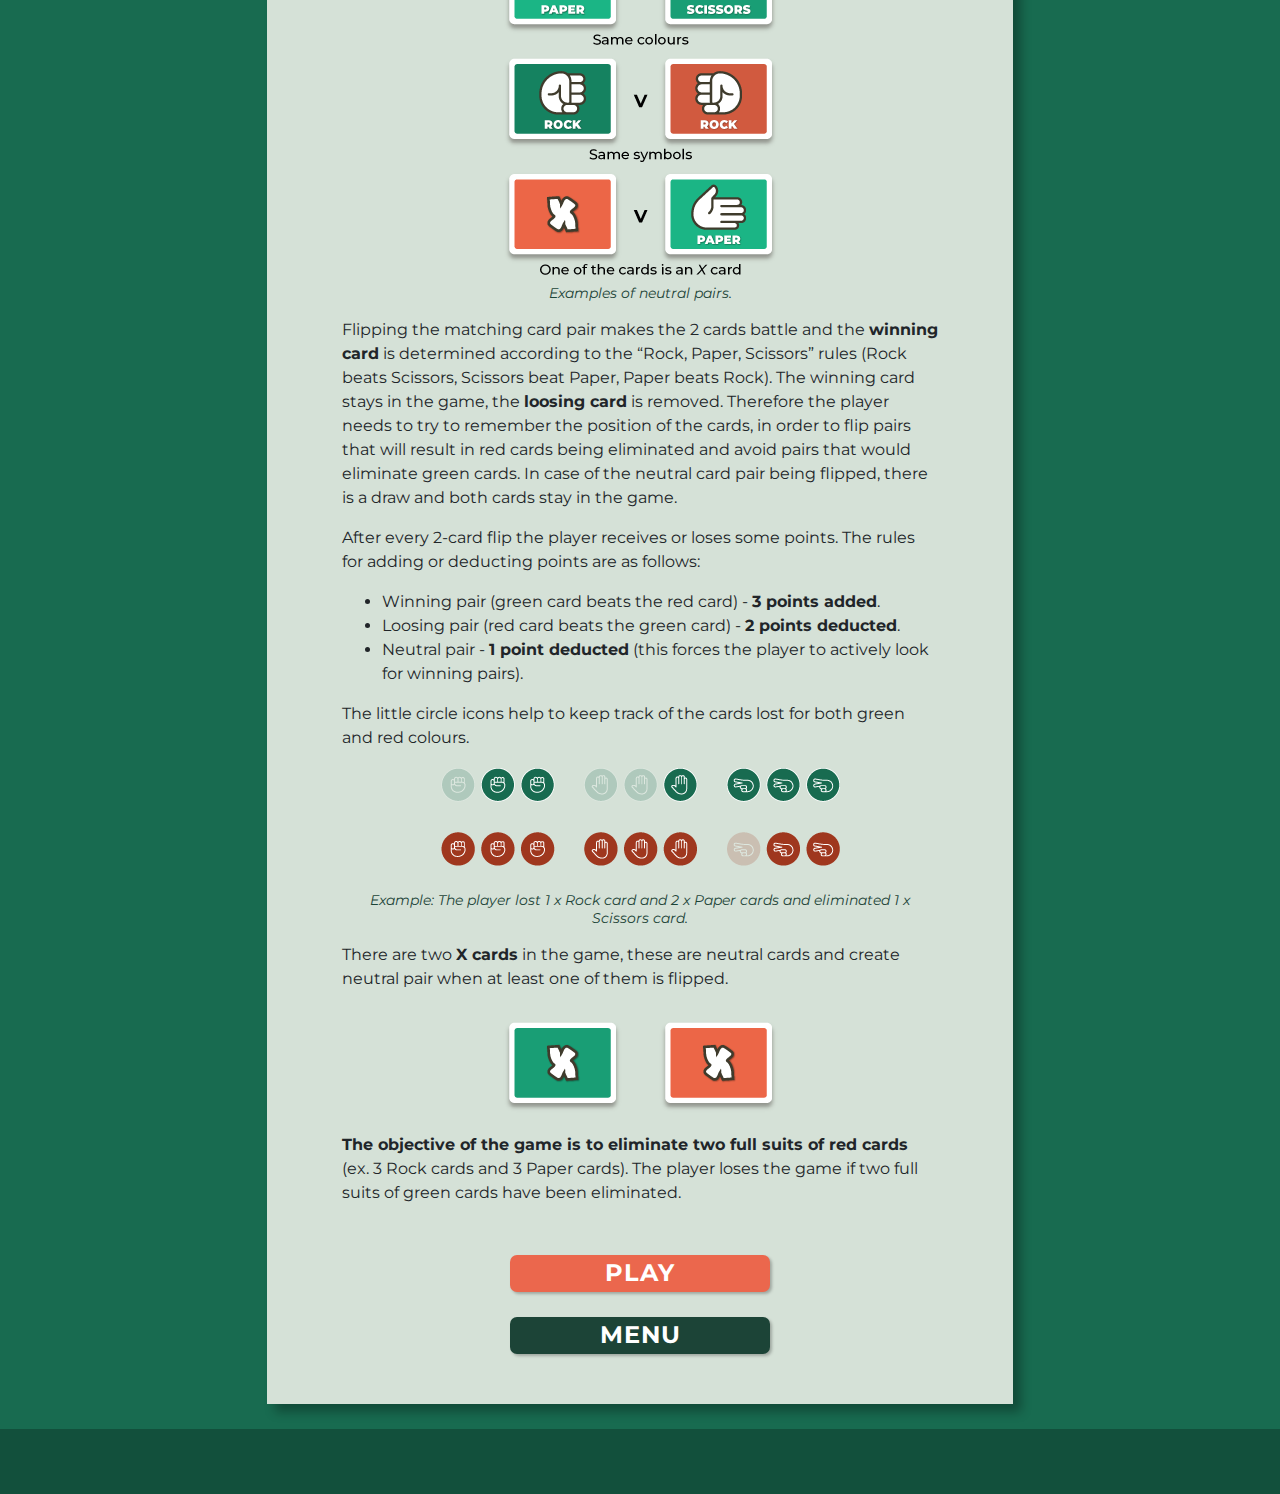
==== commit ced9a799: "FEAT: Update images in How to Play page" ====
--- a/howplay.html
+++ b/howplay.html
@@ -46,8 +46,15 @@
                 <img class="img-how-mobile" src="assets/images/each-player-cards-mobile.png" alt="Each player has 10 cards">
                 <p>Cards are randomly placed face-down.
                 The player assumes the control of the green side and by flipping face-up 2 cards at the time, tries to find <span class="text-bold">matching pairs</span> and eliminate red cards in a “Rock, Paper, Scissors” style match.
-                <img class="img-how-desktop" src="assets/images/rps-rules-desktop.png" alt="Rock, paper, scissors battle rule">
-                <img class="img-how-mobile" src="assets/images/rps-rules-cards-mobile.png" alt="Rock, paper, scissors battle rule">
+                <figure>
+                    <img class="img-how-desktop" src="assets/images/rps-rules-desktop.png" alt="Rock, paper, scissors battle rule">
+                    <img class="img-how-mobile" src="assets/images/rps-rules-mobile.png" alt="Rock, paper, scissors battle rule">
+                    <figcaption class="margin-top-twentyfive">
+                        Rock, Paper, Scissors - what beats what? <br>
+                        Also,
+                        <a class="outside-link" href="https://www.wikihow.com/Play-Rock,-Paper,-Scissors" target="blank">click here</a> if you want to learn how to play 'Rock, Paper, Scissors'.
+                    </figcaption>
+                </figure>
                 </p>
                 <p>The matching pair is 2 cards that meet the following conditions:</p>
                 <ol>
@@ -60,7 +67,7 @@
                     <img class="img-how-mobile" src="assets/images/matching-pair-mobile.png" alt="Example of a matching pair">
                     <figcaption>Example of a matching pair.</figcaption>
                 </figure>
-                <p>2 cards that don’t meet the above conditions is called a neutral pair.</p>
+                <p>A pair of cards that doesn’t meet the above conditions is called a neutral pair.</p>
                 <figure>
                     <img class="img-how-desktop" src="assets/images/neutral-pair-desktop.png" alt="Examples of neutral pairs">
                     <img class="img-how-mobile" src="assets/images/neutral-pair-mobile.png" alt="Examples of neutral pairs">
@@ -68,7 +75,7 @@
                 </figure>
                 <p>Flipping the matching card pair makes the 2 cards battle and the <span class="text-bold">winning card</span> is determined according to the “Rock, Paper, Scissors” rules (Rock beats Scissors, Scissors beat Paper, Paper beats Rock).
                 The winning card stays in the game, the <span class="text-bold">loosing card</span> is removed.
-                Therefore the player needs to try to remember the position of the cards, in order to flip pairs that will result in red cards being eliminated and not the green cards.
+                Therefore the player needs to try to remember the position of the cards, in order to flip pairs that will result in red cards being eliminated and avoid pairs that would eliminate green cards.
                 In case of the neutral card pair being flipped, there is a draw and both cards stay in the game.
                 </p>
 
@@ -79,23 +86,18 @@
                     <li>Neutral pair - <span class="text-bold">1 point deducted</span> (this forces the player to actively look for winning pairs).</li>
                 </ul>
 
-                <p>The player panel helps to keep track of the cards lost by each player.</p>
+                <p>The little circle icons help to keep track of the cards lost for both green and red colours.</p>
                 <figure>
-                    <img class="img-how-desktop" src="assets/images/player-panel-desktop.png" alt="Player panel">
-                    <img class="img-how-mobile" src="assets/images/player-panel-mobile.png" alt="Player panel">
-                    <figcaption>Example: Green lost 2 x Paper cards and 1 x Rock card.</figcaption>
+                    <img class="img-how-desktop" src="assets/images/player-newpanel-desktop.png" alt="Player panel">
+                    <img class="img-how-mobile" src="assets/images/player-newpanel-mobile.png" alt="Player panel">
+                    <figcaption class="margin-top-twentyfive">Example: The player lost 1 x Rock card and 2 x Paper cards and eliminated 1 x Scissors card.</figcaption>
                 </figure>
-                <p>There are two <span class="text-bold">X cards</span> in the game, one in each player’s colour.</p>
+                <p>There are two <span class="text-bold">X cards</span> in the game, these are neutral cards and create neutral pair when at least one of them is flipped.</p>
                 <figure>
                     <img class="img-how-desktop" src="assets/images/xcard-desktop.png" alt="X cards">
                     <img class="img-how-mobile" src="assets/images/xcard-mobile.png" alt="X cards">
                 </figure>
-                <p><span class="text-bold">The objective of the game is to remove 2 full suits of cards of the opponent.</span> The first player to do it <span class="text-bold">wins the game.</span></p>
-                <figure>
-                    <img class="img-how-desktop" src="assets/images/green-lost-desktop.png" alt="The player panel - green lost">
-                    <img class="img-how-mobile" src="assets/images/green-lost-mobile.png" alt="The player panel - green lost">
-                    <figcaption>Example: Green lost 3 x Paper cards and 3 x Scissors cards, Red wins the game. The X card is not considered for in the winning condition, so it does not matter whether it was removed or not.</figcaption>
-                </figure>
+                <p><span class="text-bold">The objective of the game is to eliminate two full suits of red cards </span>(ex. 3 Rock cards and 3 Paper cards). The player loses the game if two full suits of green cards have been eliminated.</p>
                 <a href="play.html" class="margin-top-fifty btn-main bgrd-red">Play</a>
                 <a href="index.html" class="margin-top-twentyfive margin-bottom-fifty btn-main bgrd-vdarkgreen">Menu</a>
             </div>
--- a/assets/css/style.css
+++ b/assets/css/style.css
@@ -25,7 +25,7 @@
     margin-bottom: 0px;
 }
 
-figcaption {
+figcaption, .outside-link {
     font-style: italic;
     font-size: .875rem;
     text-align: center;
@@ -33,6 +33,12 @@
     line-height: 1.125rem;
     max-width: 575px;
     margin: auto;
+}
+
+.outside-link {
+    text-transform: none;
+    box-shadow: none;
+    font-weight: 600;
 }
 
 .text-bold {
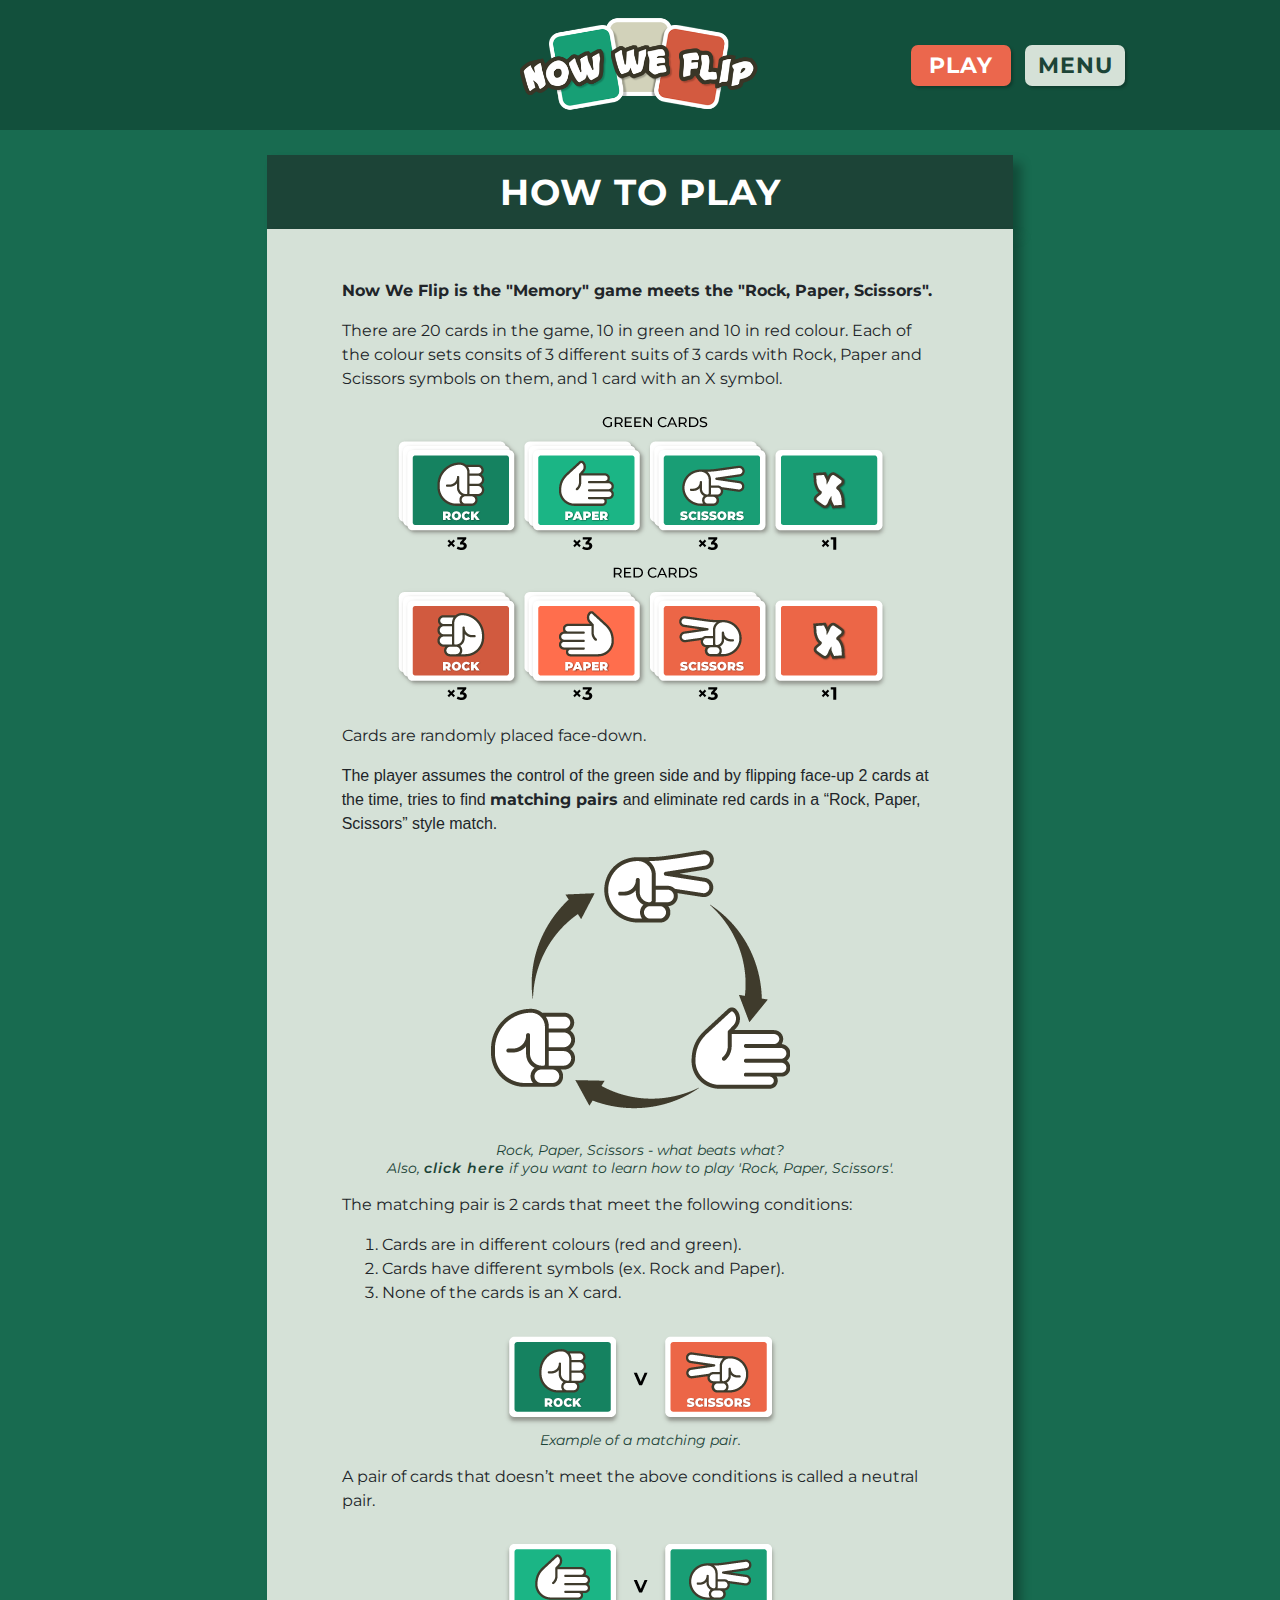
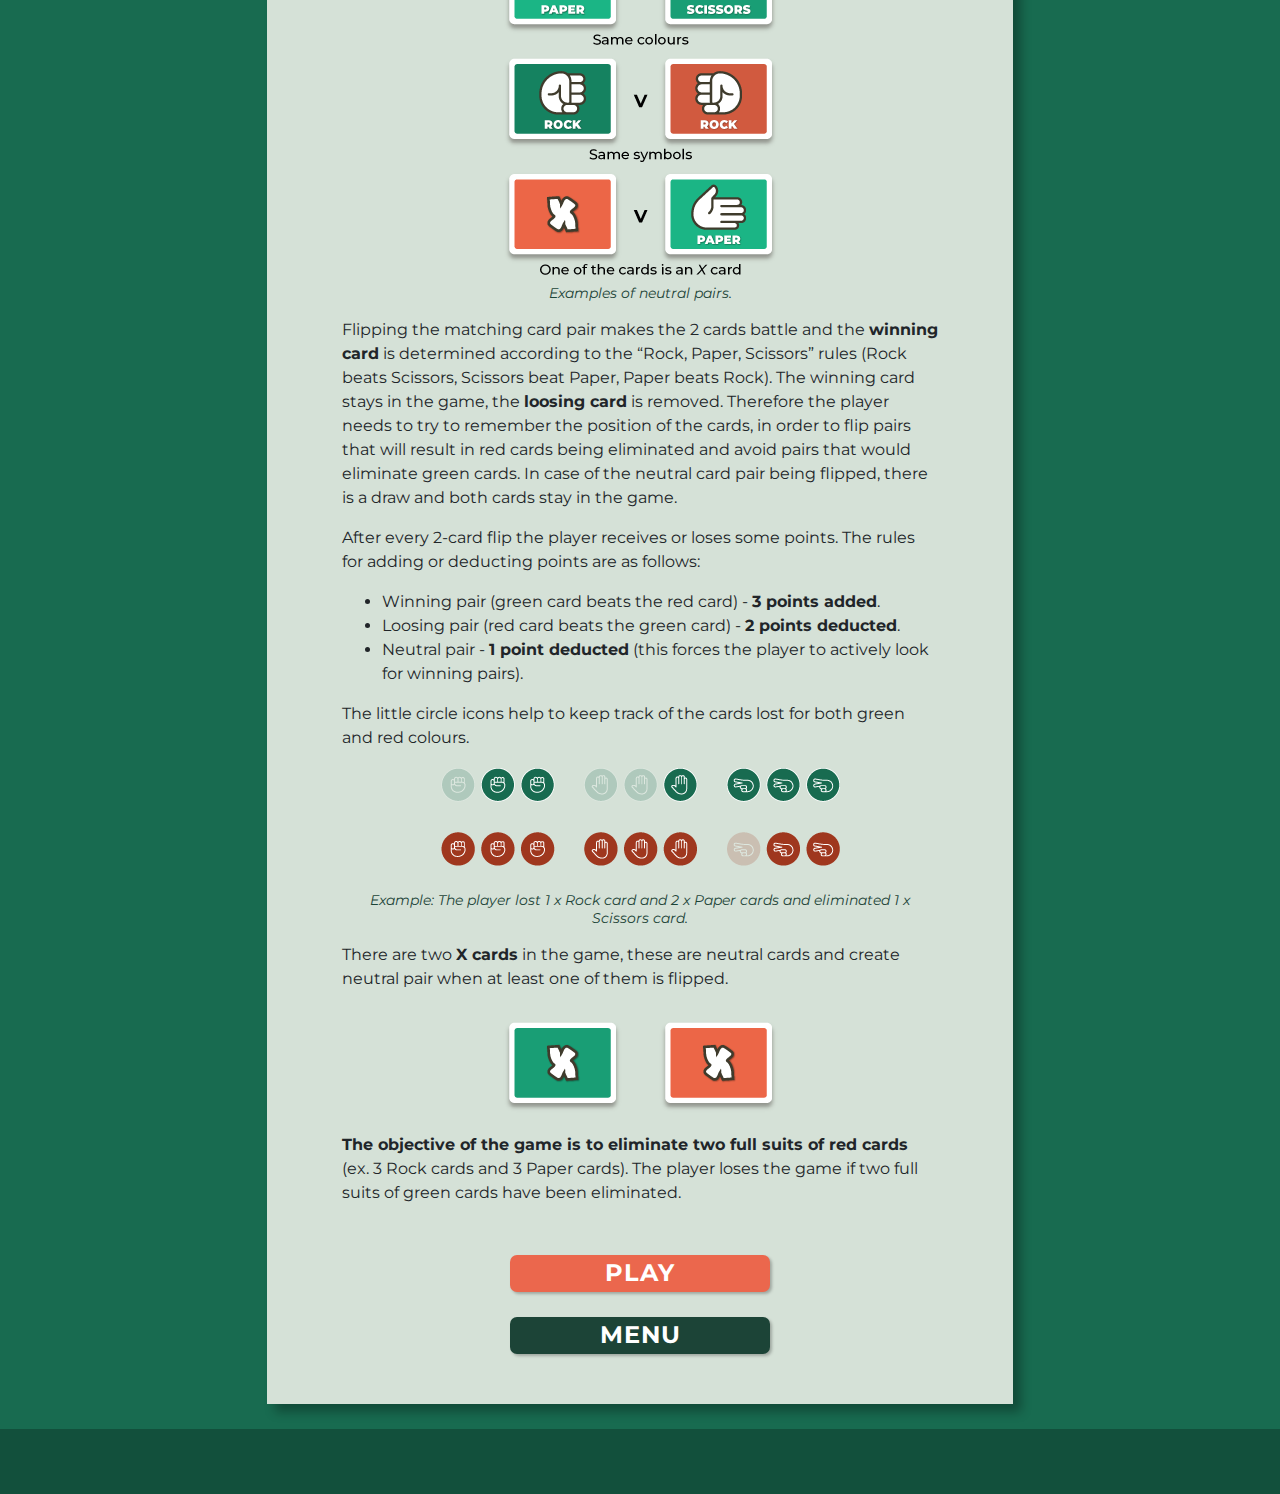
==== commit bd99c130: "DOCS: Add Automated Testing section to readme file" ====
--- a/howplay.html
+++ b/howplay.html
@@ -5,7 +5,7 @@
     <meta name="viewport" content="width=device-width, initial-scale=1.0">
     <meta http-equiv="X-UA-Compatible" content="ie=edge">
     <meta name="Description" content="Enter your description here"/>
-    <link rel="stylesheet" href="https://cdnjs.cloudflare.com/ajax/libs/twitter-bootstrap/4.5.2/css/bootstrap.min.css">
+    <link rel="stylesheet" href="assets/css/bootstrap.css">
     <link rel="stylesheet" href="https://cdnjs.cloudflare.com/ajax/libs/font-awesome/5.15.0/css/all.min.css">
     <link rel="stylesheet" href="assets/css/style.css">
     <link rel="preconnect" href="https://fonts.gstatic.com">
@@ -44,7 +44,7 @@
                 <p>There are 20 cards in the game, 10 in green and 10 in red colour. Each of the colour sets consits of 3 different suits of 3 cards with Rock, Paper and Scissors symbols on them, and 1 card with an X symbol.  </p>
                 <img class="img-how-desktop" src="assets/images/each-player-cards-desktop.png" alt="Each player has 10 cards">
                 <img class="img-how-mobile" src="assets/images/each-player-cards-mobile.png" alt="Each player has 10 cards">
-                <p>Cards are randomly placed face-down.
+                <p>Cards are randomly placed face-down.</p>
                 The player assumes the control of the green side and by flipping face-up 2 cards at the time, tries to find <span class="text-bold">matching pairs</span> and eliminate red cards in a “Rock, Paper, Scissors” style match.
                 <figure>
                     <img class="img-how-desktop" src="assets/images/rps-rules-desktop.png" alt="Rock, paper, scissors battle rule">
@@ -55,7 +55,6 @@
                         <a class="outside-link" href="https://www.wikihow.com/Play-Rock,-Paper,-Scissors" target="blank">click here</a> if you want to learn how to play 'Rock, Paper, Scissors'.
                     </figcaption>
                 </figure>
-                </p>
                 <p>The matching pair is 2 cards that meet the following conditions:</p>
                 <ol>
                     <li>Cards are in different colours (red and green).</li>
